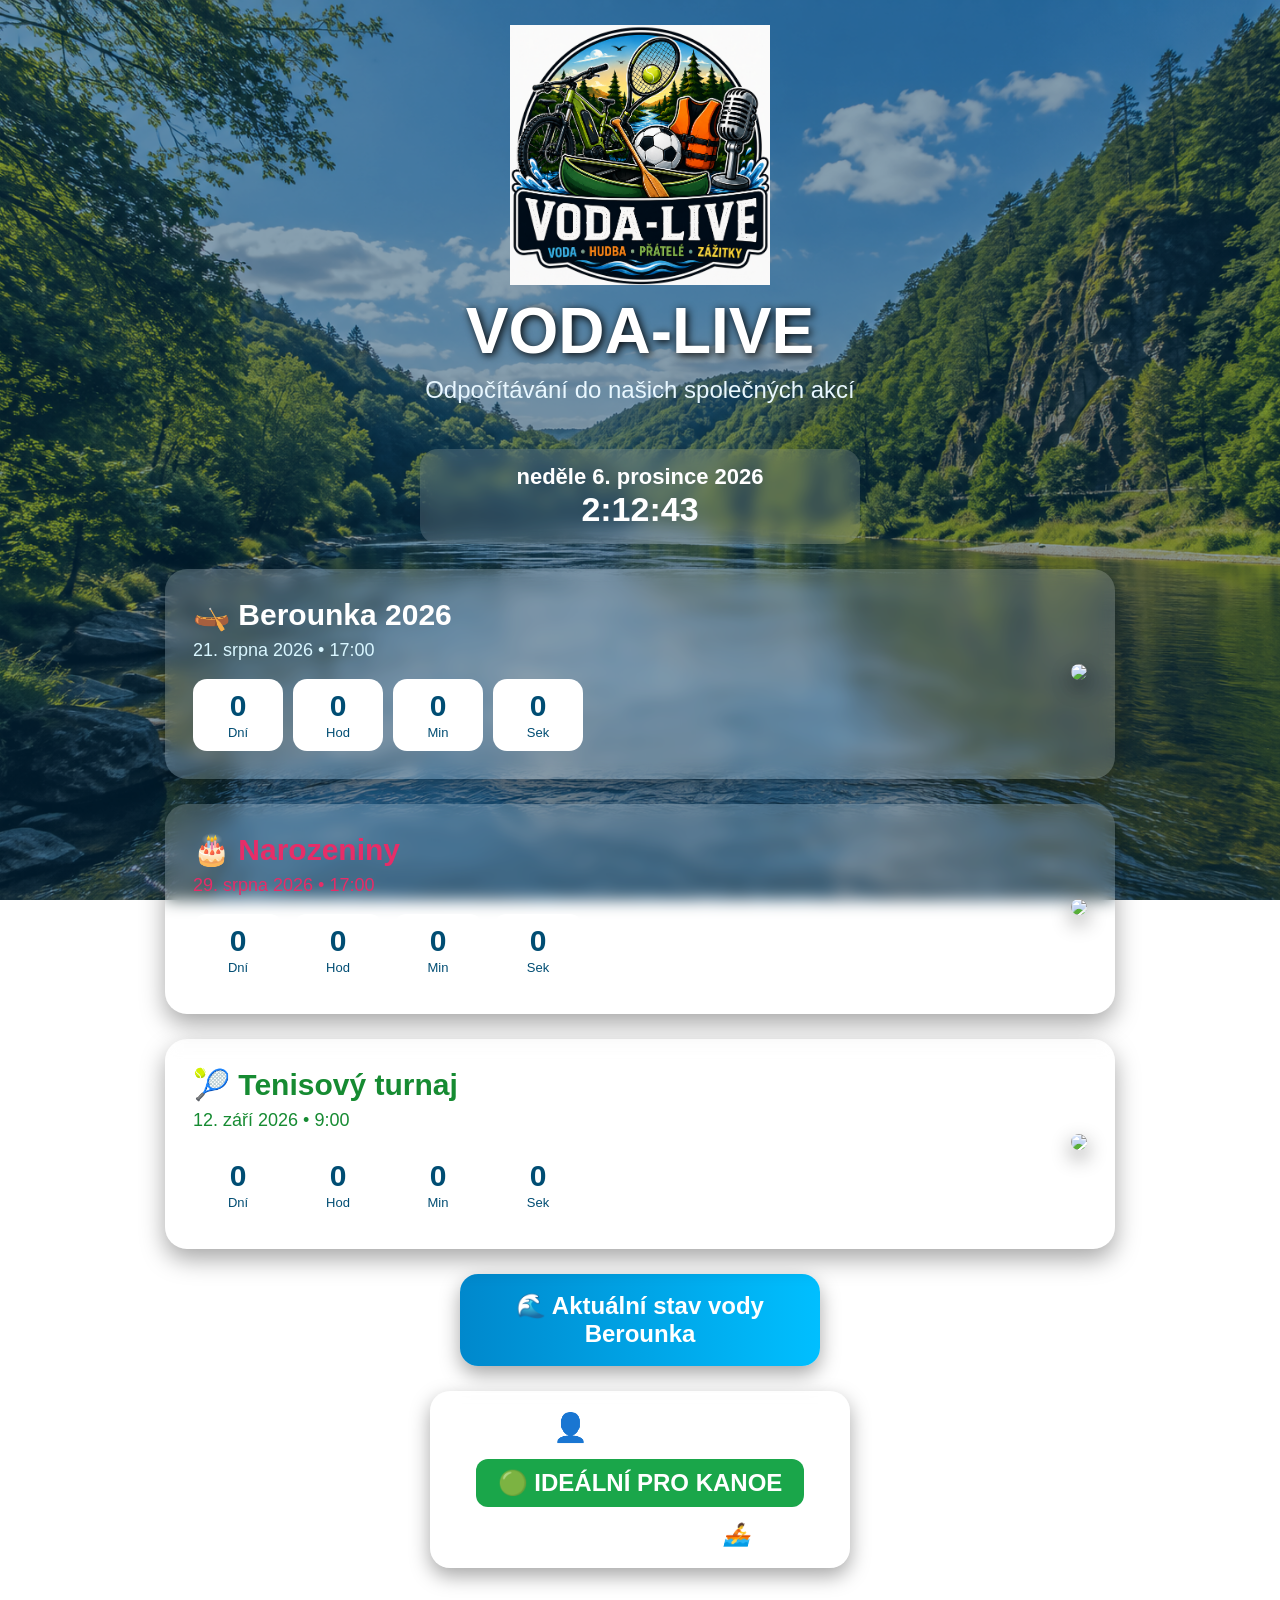
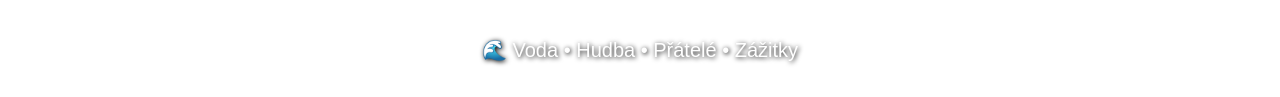
==== index.html @ 75ffc067 "Update index.html" ====
<!DOCTYPE html>
<html lang="cs">
<head>
<meta charset="UTF-8">
<meta name="viewport" content="width=device-width, initial-scale=1.0">

<title>VODA-LIVE</title>

<style>

*{
    margin:0;
    padding:0;
    box-sizing:border-box;
}

body{

    font-family:Arial,Helvetica,sans-serif;

    background:url("images/pozadi_berounka.png") center center/cover fixed;

    color:white;

    min-height:100vh;

}

body::before{

    content:"";

    position:fixed;

    inset:0;

    background:rgba(0,55,90,.45);

    z-index:-1;

}

header{

    text-align:center;

    padding:25px 15px;

}

header img{

    width:260px;

    margin-bottom:5px;

}

header h1{

    font-size:64px;

    text-shadow:2px 2px 8px black;

}

header p{

    font-size:24px;

    margin-top:8px;

    color:#e8f7ff;

}

#clock{

    width:440px;

    margin:20px auto;

    text-align:center;

    background:rgba(255,255,255,.15);

    border-radius:18px;

    padding:15px;

    backdrop-filter:blur(8px);

    font-size:22px;

    font-weight:bold;

}

.container{

    width:95%;

    max-width:950px;

    margin:auto;

}

.card{

    display:flex;

    justify-content:space-between;

    align-items:center;

    background:rgba(255,255,255,.18);

    backdrop-filter:blur(8px);

    border-radius:22px;

    margin:25px 0;

    padding:28px;

    box-shadow:0 10px 25px rgba(0,0,0,.35);

}

.left{

    flex:1;

}

.left h2{

    font-size:30px;

    margin-bottom:8px;

}

.date{

    font-size:18px;

    color:#d9f6ff;

}

.countdown{

    display:flex;

    gap:10px;

    margin-top:18px;

}

.box{

    width:90px;

    background:white;

    color:#004d73;

    border-radius:14px;

    text-align:center;

    padding:10px;

}

.box span{

    display:block;

    font-size:30px;

    font-weight:bold;

}

.box small{

    font-size:13px;

}

.right img{

    width:180px;

    border-radius:18px;

    box-shadow:0 8px 20px rgba(0,0,0,.45);

}

footer{

    text-align:center;

    padding:35px;

    font-size:20px;

    text-shadow:1px 1px 5px black;

}

@media(max-width:800px){

.card{

flex-direction:column;

text-align:center;

}

.right{

margin-top:20px;

}

.countdown{

justify-content:center;

flex-wrap:wrap;

}

}
    
.right img{

width:240px;
}
    .berounka{
    width:400px !important;
    height:auto;
}

 .waterButton{

    display:block;

    width:360px;

    margin:25px auto;

    padding:18px;

    text-align:center;

    text-decoration:none;

    font-size:24px;

    font-weight:bold;

    color:white;

    background:linear-gradient(90deg,#0088cc,#00bfff);

    border-radius:18px;

    box-shadow:0 8px 20px rgba(0,0,0,.35);

    transition:.3s;

}

.waterButton:hover{

    transform:scale(1.05);

    background:linear-gradient(90deg,#0099ee,#00d4ff);


}


/* ===== VIKI RADÍ ===== */
.vikiTip{
    width:420px;
    max-width:90%;
    margin:20px auto 35px;
    padding:20px;
    background:rgba(255,255,255,.18);
    backdrop-filter:blur(8px);
    border-radius:20px;
    text-align:center;
    box-shadow:0 8px 20px rgba(0,0,0,.35);
}
.vikiTip h3{
    margin-bottom:15px;
    font-size:28px;
}
.vikiState{
    display:inline-block;
    background:#1aa64a;
    color:white;
    padding:10px 22px;
    border-radius:12px;
    font-size:24px;
    font-weight:bold;
}
.vikiTip p{
    margin-top:15px;
    font-size:22px;
    font-style:italic;
}
.birthdayCard h2, .birthdayCard .date{color:#e72d68;}
.tennisCard h2, .tennisCard .date{color:#168b32;}

</style>

</head>

<body>

<header>

<img src="images/logo.png">

<h1>VODA-LIVE</h1>

<p>Odpočítávání do našich společných akcí</p>

</header>

<div id="clock"></div>

<div class="container">

<!-- BEROUNKA 2026 -->

<div class="card">

<div class="left">

<h2>🛶 Berounka 2026</h2>

<div class="date">

21. srpna 2026 • 17:00

</div>

<div class="countdown">

<div class="box">
<span id="b_d">0</span>
<small>Dní</small>
</div>

<div class="box">
<span id="b_h">0</span>
<small>Hod</small>
</div>

<div class="box">
<span id="b_m">0</span>
<small>Min</small>
</div>

<div class="box">
<span id="b_s">0</span>
<small>Sek</small>
</div>

</div>

</div>

<div class="right">

<img src="images/berounka-anim.webp" class="berounka">

</div>

</div>

<!-- NAROZENINY -->

<div class="card birthdayCard">

<div class="left">

<h2>🎂 Narozeniny</h2>

<div class="date">

29. srpna 2026 • 17:00

</div>

<div class="countdown">

<div class="box">
<span id="r_d">0</span>
<small>Dní</small>
</div>

<div class="box">
<span id="r_h">0</span>
<small>Hod</small>
</div>

<div class="box">
<span id="r_m">0</span>
<small>Min</small>
</div>

<div class="box">
<span id="r_s">0</span>
<small>Sek</small>
</div>

</div>

</div>

<div class="right">

<img src="images/narozeniny.png">

</div>

</div>

<!-- TENISOVÝ TURNAJ -->

<div class="card tennisCard">

<div class="left">

<h2>🎾 Tenisový turnaj</h2>

<div class="date">

12. září 2026 • 9:00

</div>

<div class="countdown">

<div class="box">
<span id="v_d">0</span>
<small>Dní</small>
</div>

<div class="box">
<span id="v_h">0</span>
<small>Hod</small>
</div>

<div class="box">
<span id="v_m">0</span>
<small>Min</small>
</div>

<div class="box">
<span id="v_s">0</span>
<small>Sek</small>
</div>

</div>

</div>

<div class="right">

<img src="images/tenis.png">

</div>

</div>

</div>

<a href="index2.html" class="waterButton">
    🌊 Aktuální stav vody Berounka
</a>

<div class="vikiTip">
    <h3>👤 VIKI RADÍ</h3>
    <div class="vikiState">🟢 IDEÁLNÍ PRO KANOE</div>
    <p>„Tak balíme pádla!“ 🚣</p>
</div>

<footer>

🌊 Voda • Hudba • Přátelé • Zážitky

</footer>
<script>

const events = {

tenis:new Date("2026-09-12T09:00:00"),

narozeniny:new Date("2026-08-29T17:00:00"),

ber:new Date("2026-08-21T17:00:00")

};

function countdown(target,prefix){

let now=new Date();

let diff=target-now;

if(diff<0) diff=0;

let days=Math.floor(diff/86400000);

let hours=Math.floor(diff/3600000)%24;

let minutes=Math.floor(diff/60000)%60;

let seconds=Math.floor(diff/1000)%60;

document.getElementById(prefix+"_d").textContent=days;

document.getElementById(prefix+"_h").textContent=hours;

document.getElementById(prefix+"_m").textContent=minutes;

document.getElementById(prefix+"_s").textContent=seconds;

}

function updateClock(){

let now=new Date();

document.getElementById("clock").innerHTML=

now.toLocaleDateString("cs-CZ",{

weekday:"long",

day:"numeric",

month:"long",

year:"numeric"

})

+"<br><span style='font-size:34px'>"+

now.toLocaleTimeString("cs-CZ")+

"</span>";

countdown(events.tenis,"v");

countdown(events.narozeniny,"r");

countdown(events.ber,"b");

}

updateClock();

setInterval(updateClock,1000);

</script>

</body>

</html>
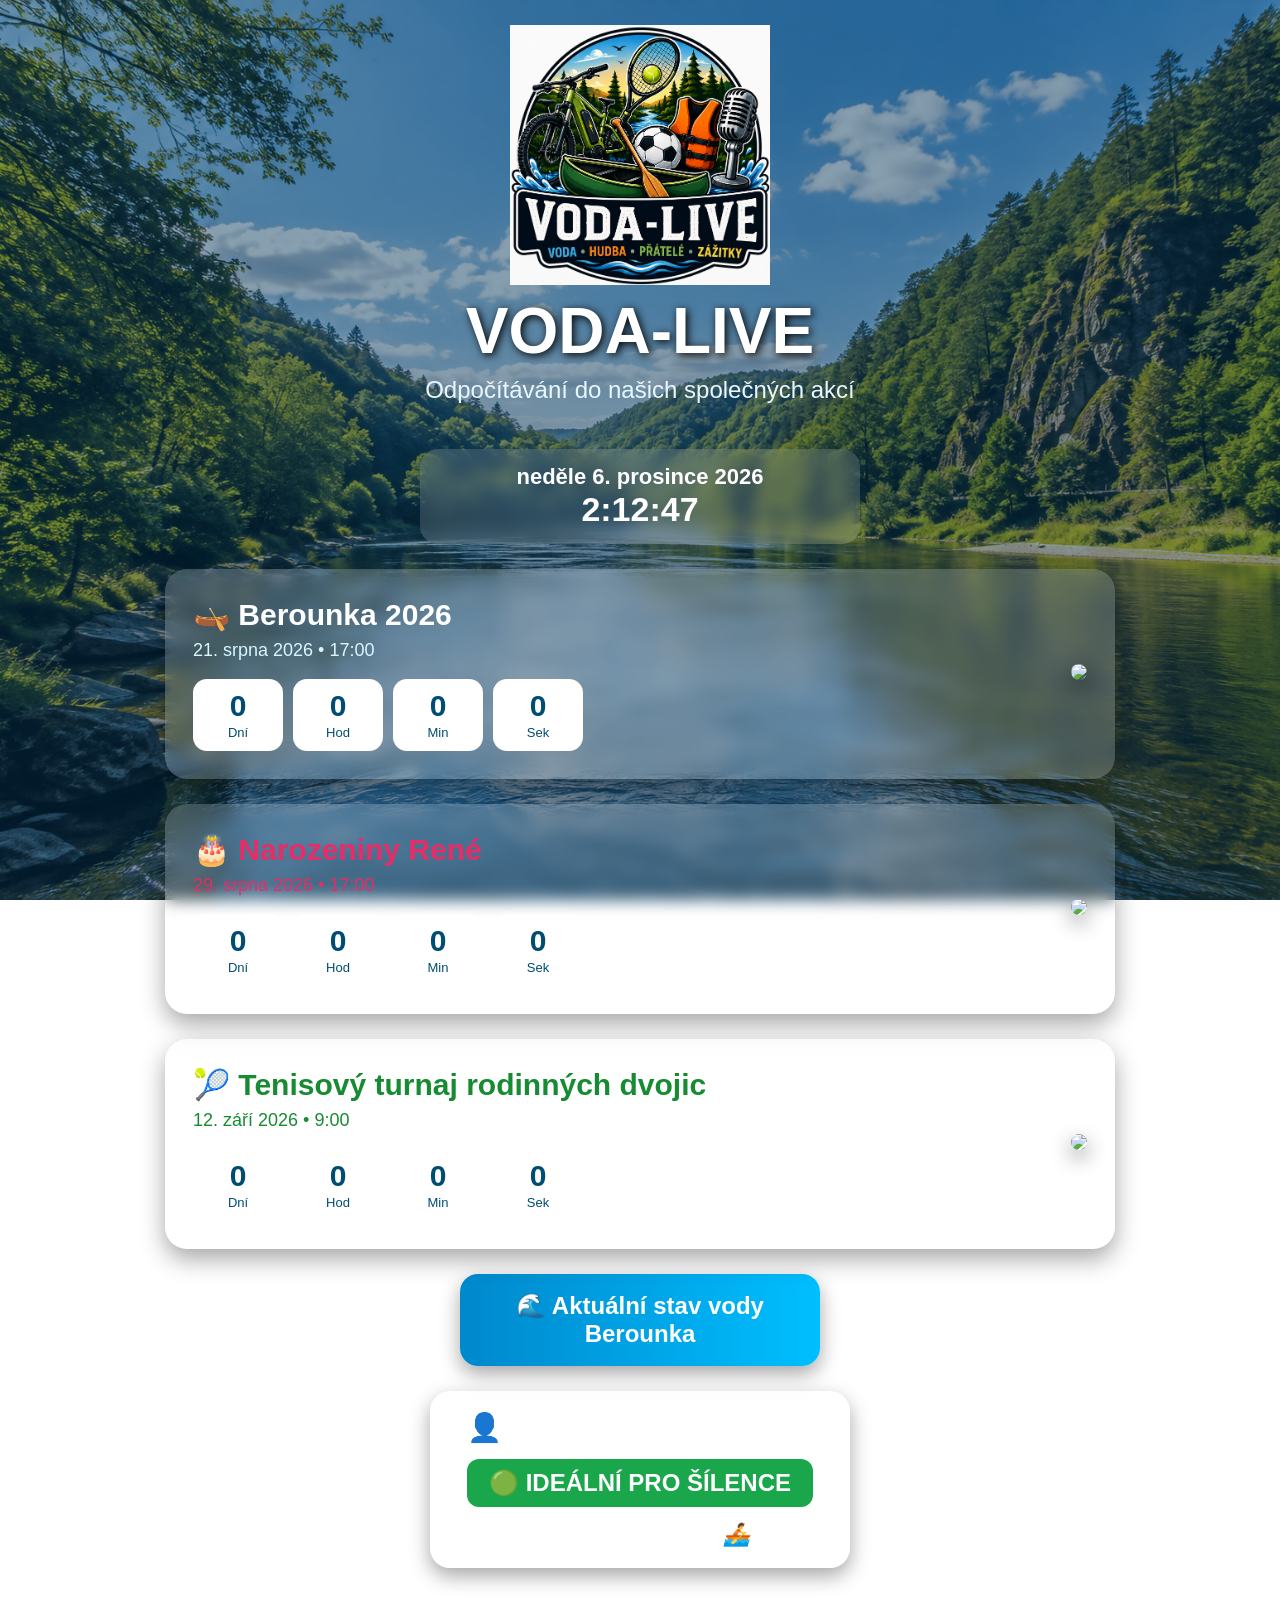
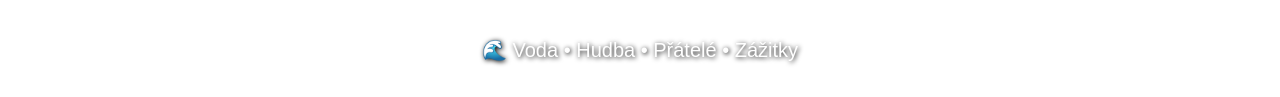
==== commit 93dac0d8: "Update index.html" ====
--- a/index.html
+++ b/index.html
@@ -396,7 +396,7 @@
 
 <div class="left">
 
-<h2>🎂 Narozeniny</h2>
+<h2>🎂 Narozeniny René</h2>
 
 <div class="date">
 
@@ -444,7 +444,7 @@
 
 <div class="left">
 
-<h2>🎾 Tenisový turnaj</h2>
+<h2>🎾 Tenisový turnaj rodinných dvojic  </h2>
 
 <div class="date">
 
@@ -493,8 +493,8 @@
 </a>
 
 <div class="vikiTip">
-    <h3>👤 VIKI RADÍ</h3>
-    <div class="vikiState">🟢 IDEÁLNÍ PRO KANOE</div>
+    <h3>👤 VIKI RADÍ INFORMUJE</h3>
+    <div class="vikiState">🟢 IDEÁLNÍ PRO ŠÍLENCE</div>
     <p>„Tak balíme pádla!“ 🚣</p>
 </div>
 
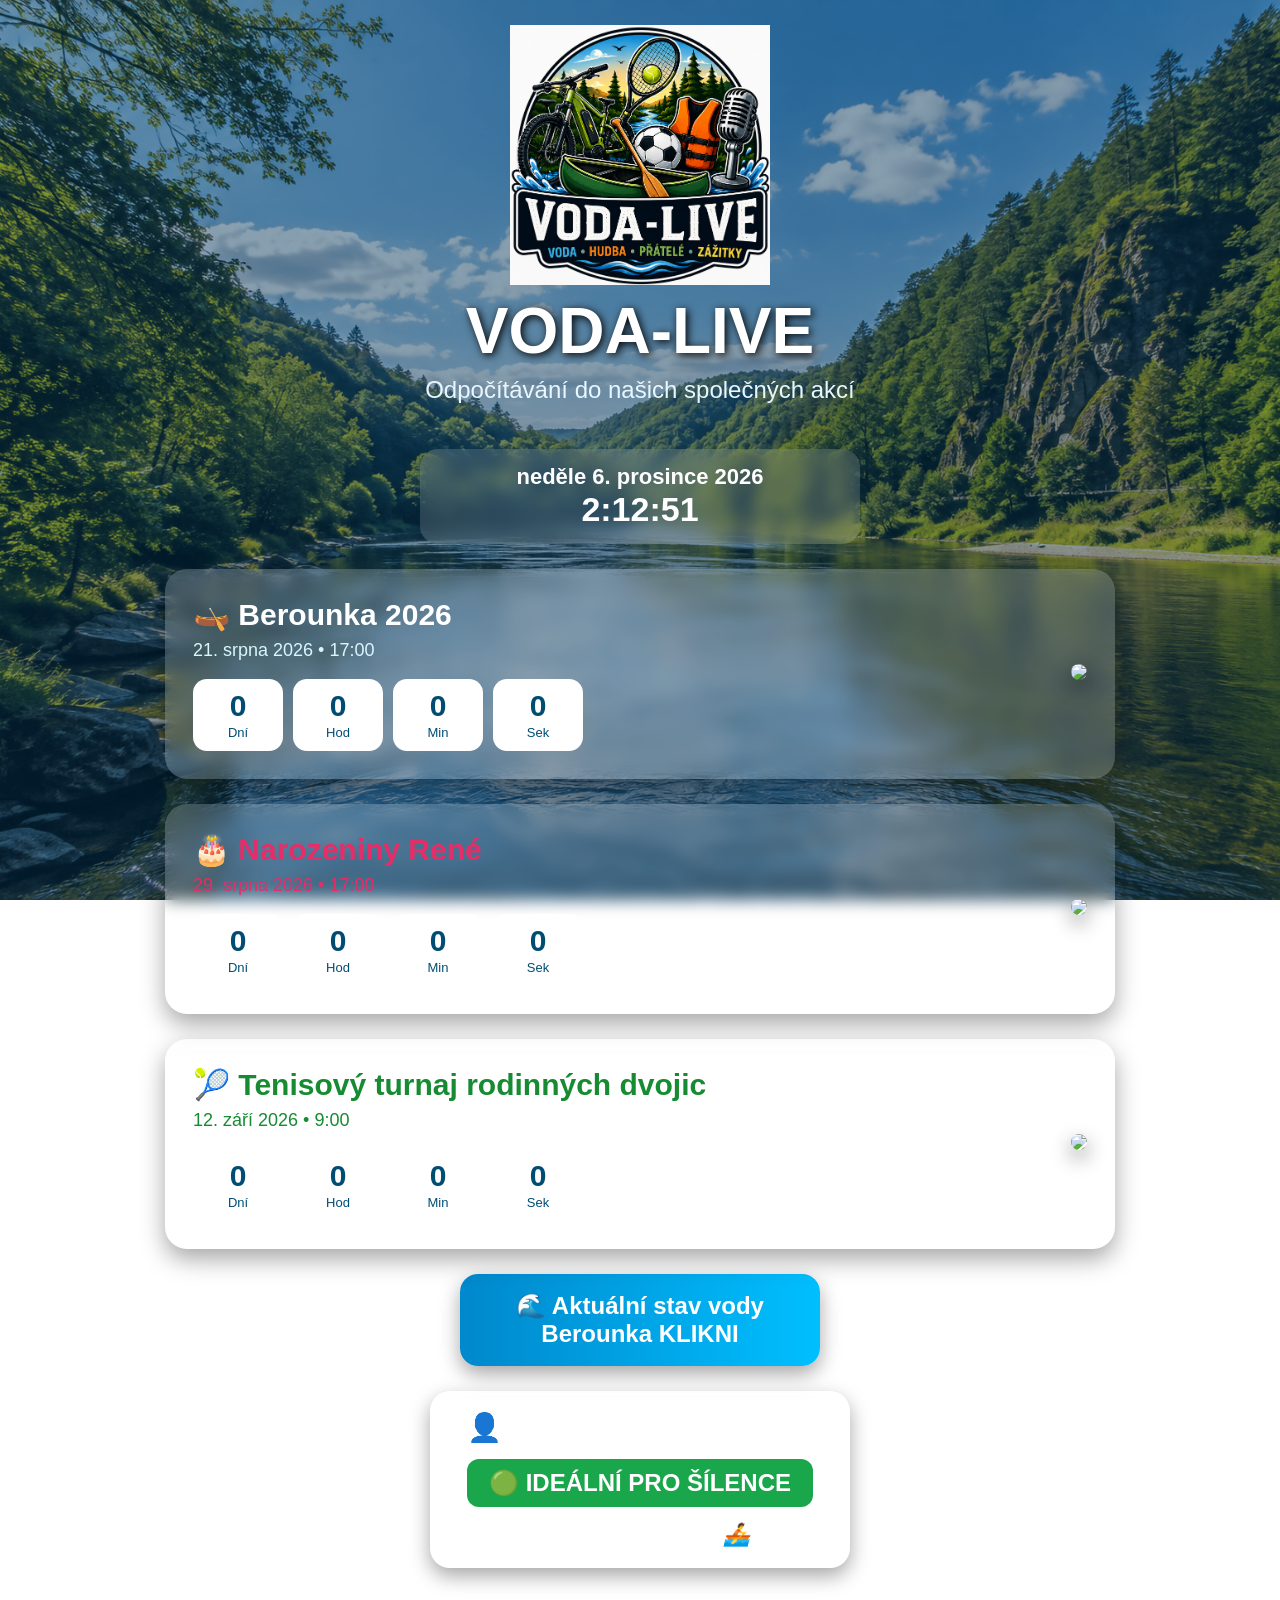
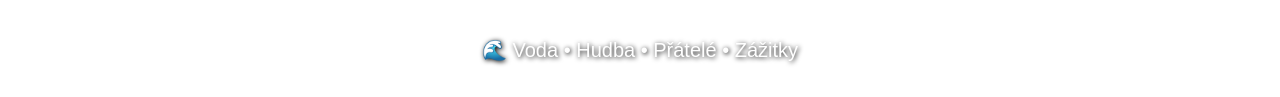
==== commit fd66421c: "Update index.html" ====
--- a/index.html
+++ b/index.html
@@ -384,7 +384,7 @@
 
 <div class="right">
 
-<img src="images/berounka-anim.webp" class="berounka">
+<img src="images/berounka.webp" class="berounka">
 
 </div>
 
@@ -489,7 +489,7 @@
 </div>
 
 <a href="index2.html" class="waterButton">
-    🌊 Aktuální stav vody Berounka
+    🌊 Aktuální stav vody Berounka KLIKNI
 </a>
 
 <div class="vikiTip">
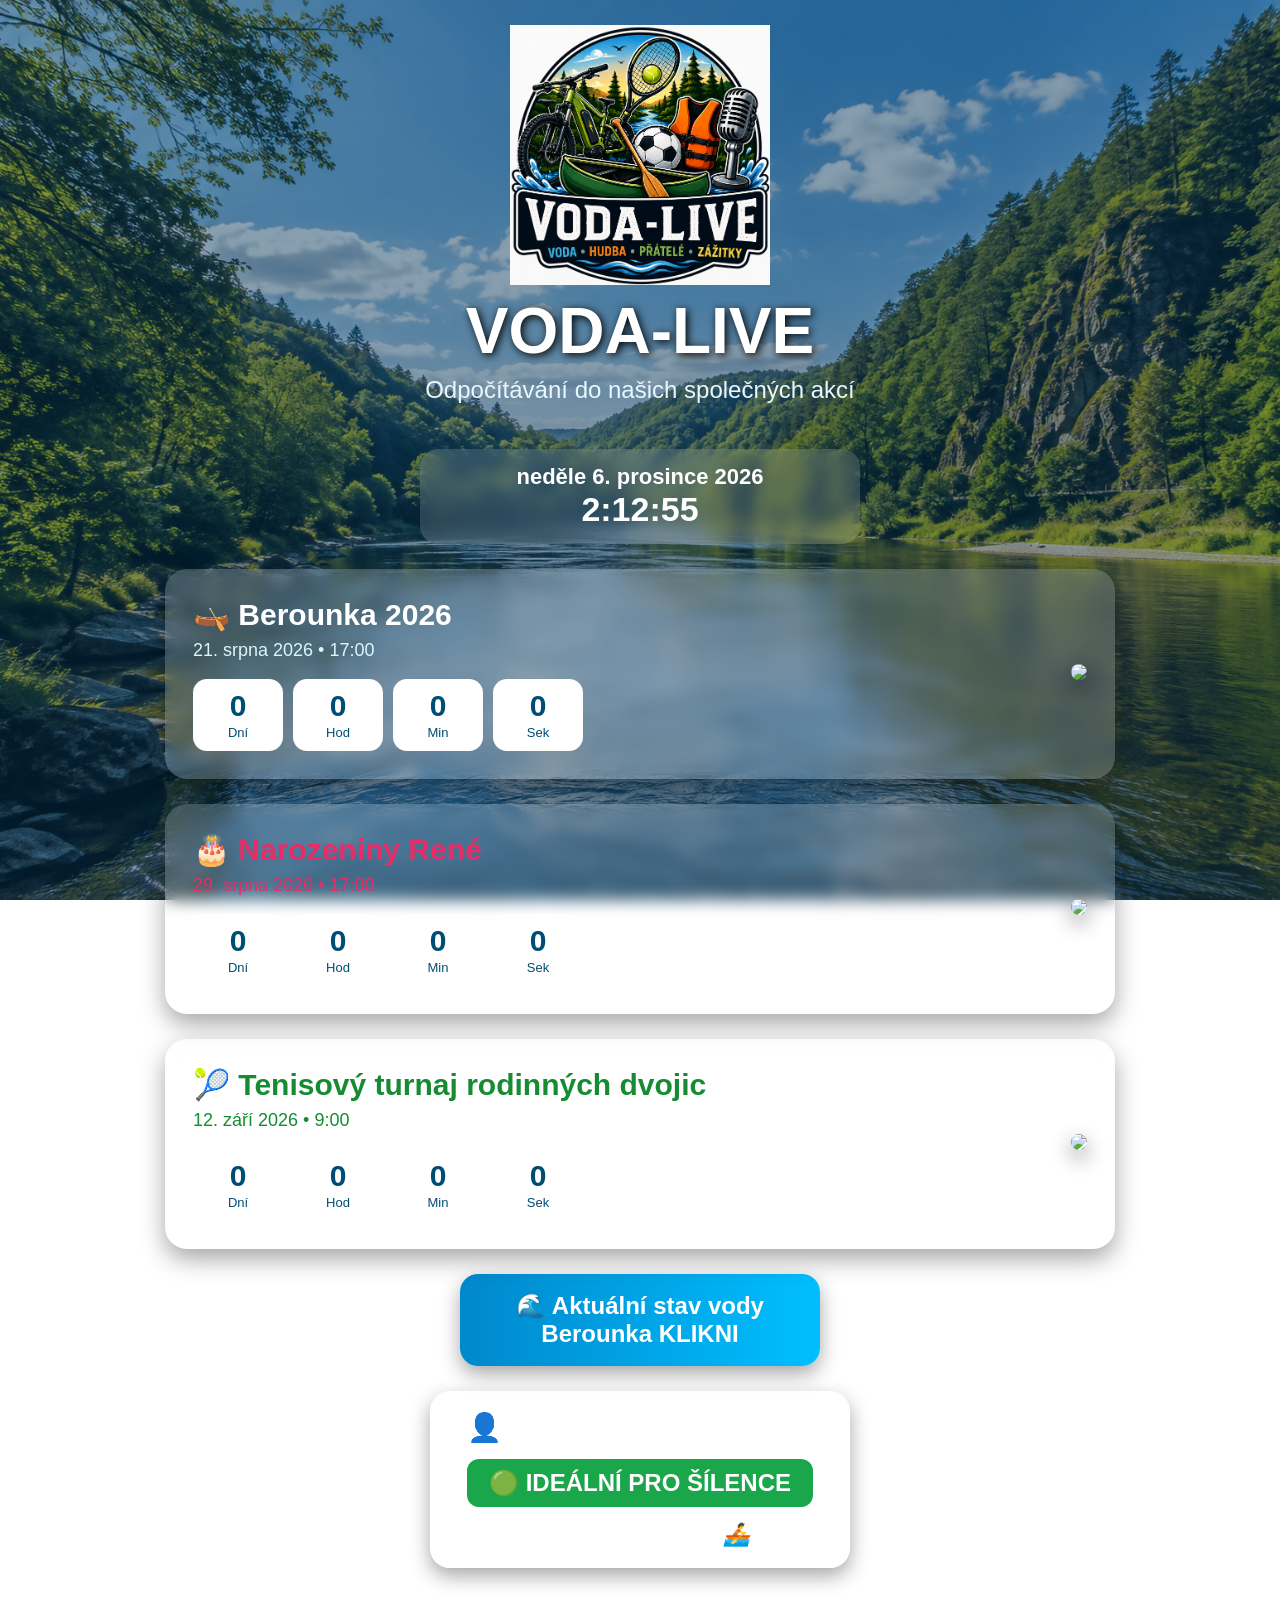
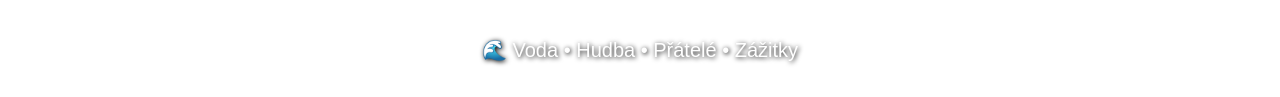
==== commit 0eefbc4c: "Update index.html" ====
--- a/index.html
+++ b/index.html
@@ -384,7 +384,7 @@
 
 <div class="right">
 
-<img src="images/berounka.webp" class="berounka">
+<img src="images/beronka.webp" class="berounka">
 
 </div>
 
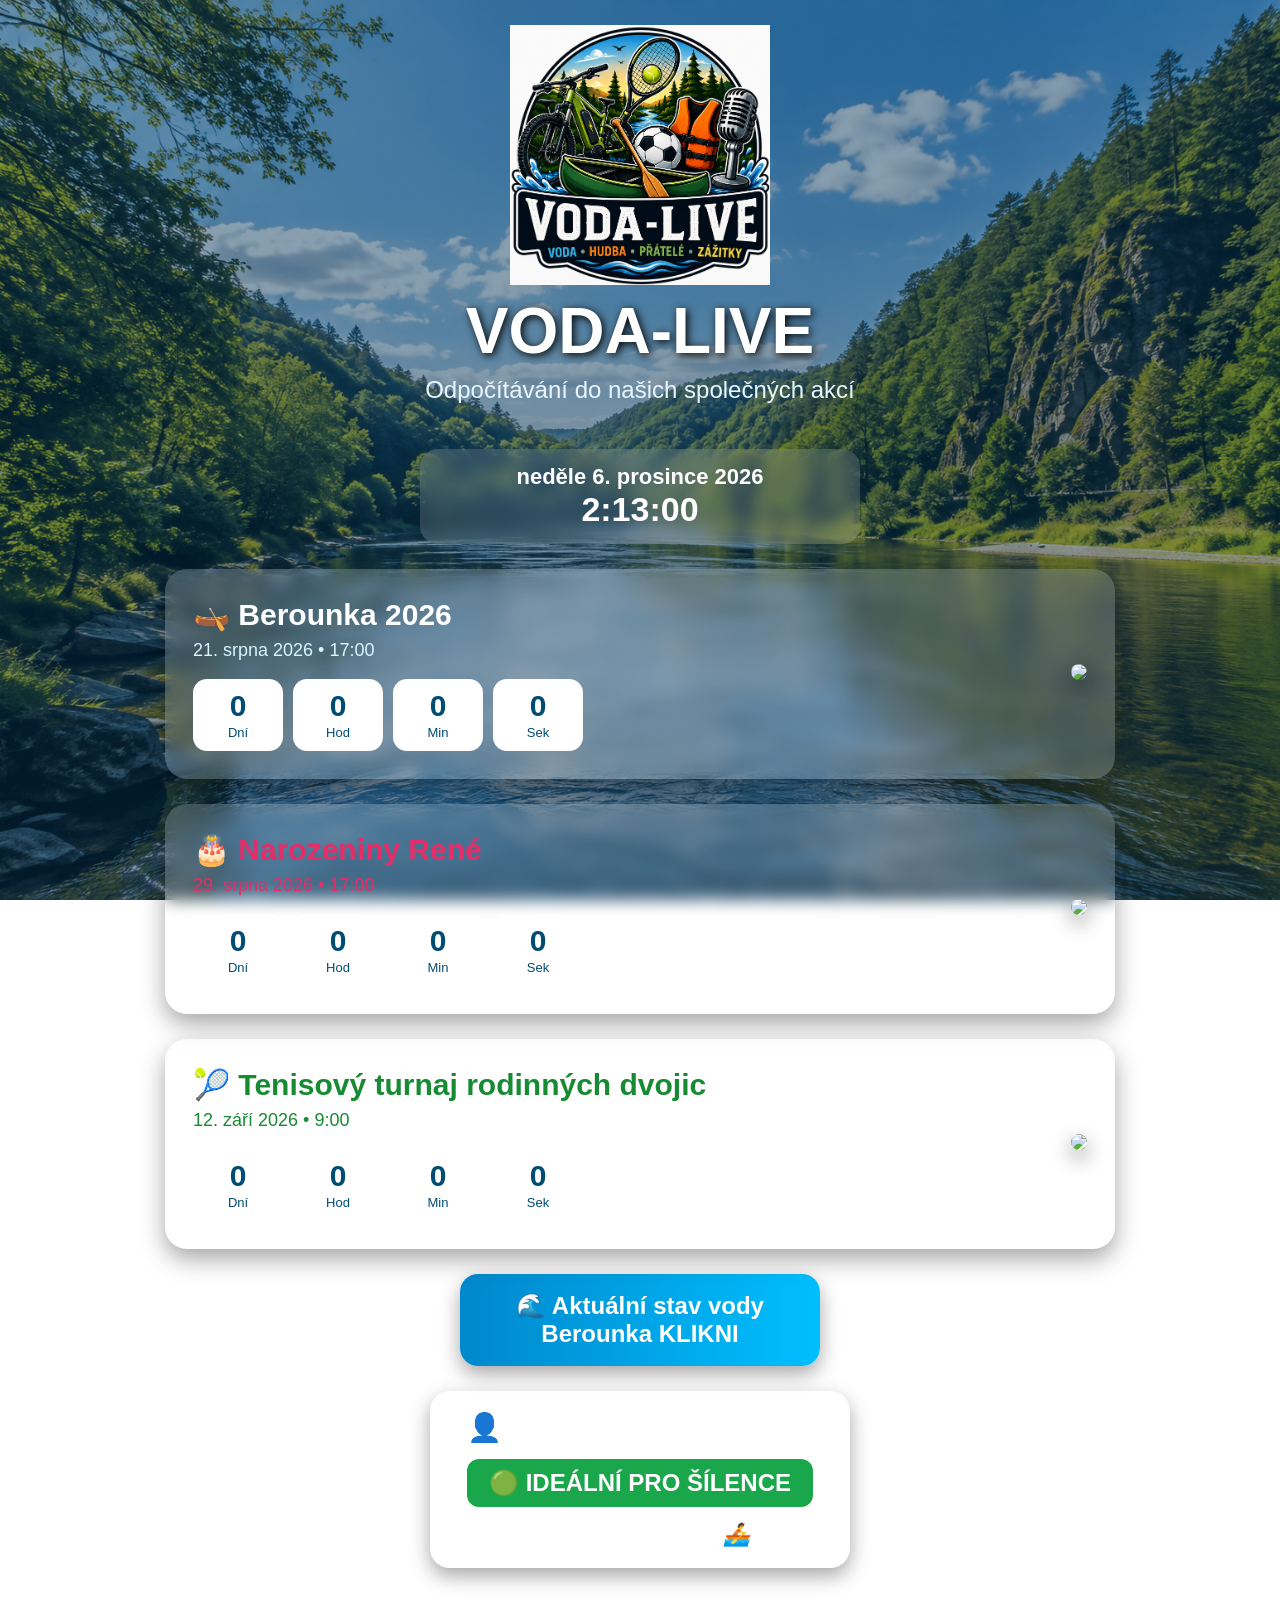
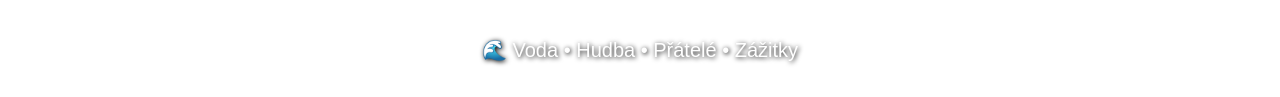
==== commit 865efd16: "Update index.html" ====
--- a/index.html
+++ b/index.html
@@ -384,7 +384,7 @@
 
 <div class="right">
 
-<img src="images/beronka.webp" class="berounka">
+<img src="images/berounka-anim.gif" class="berounka">
 
 </div>
 
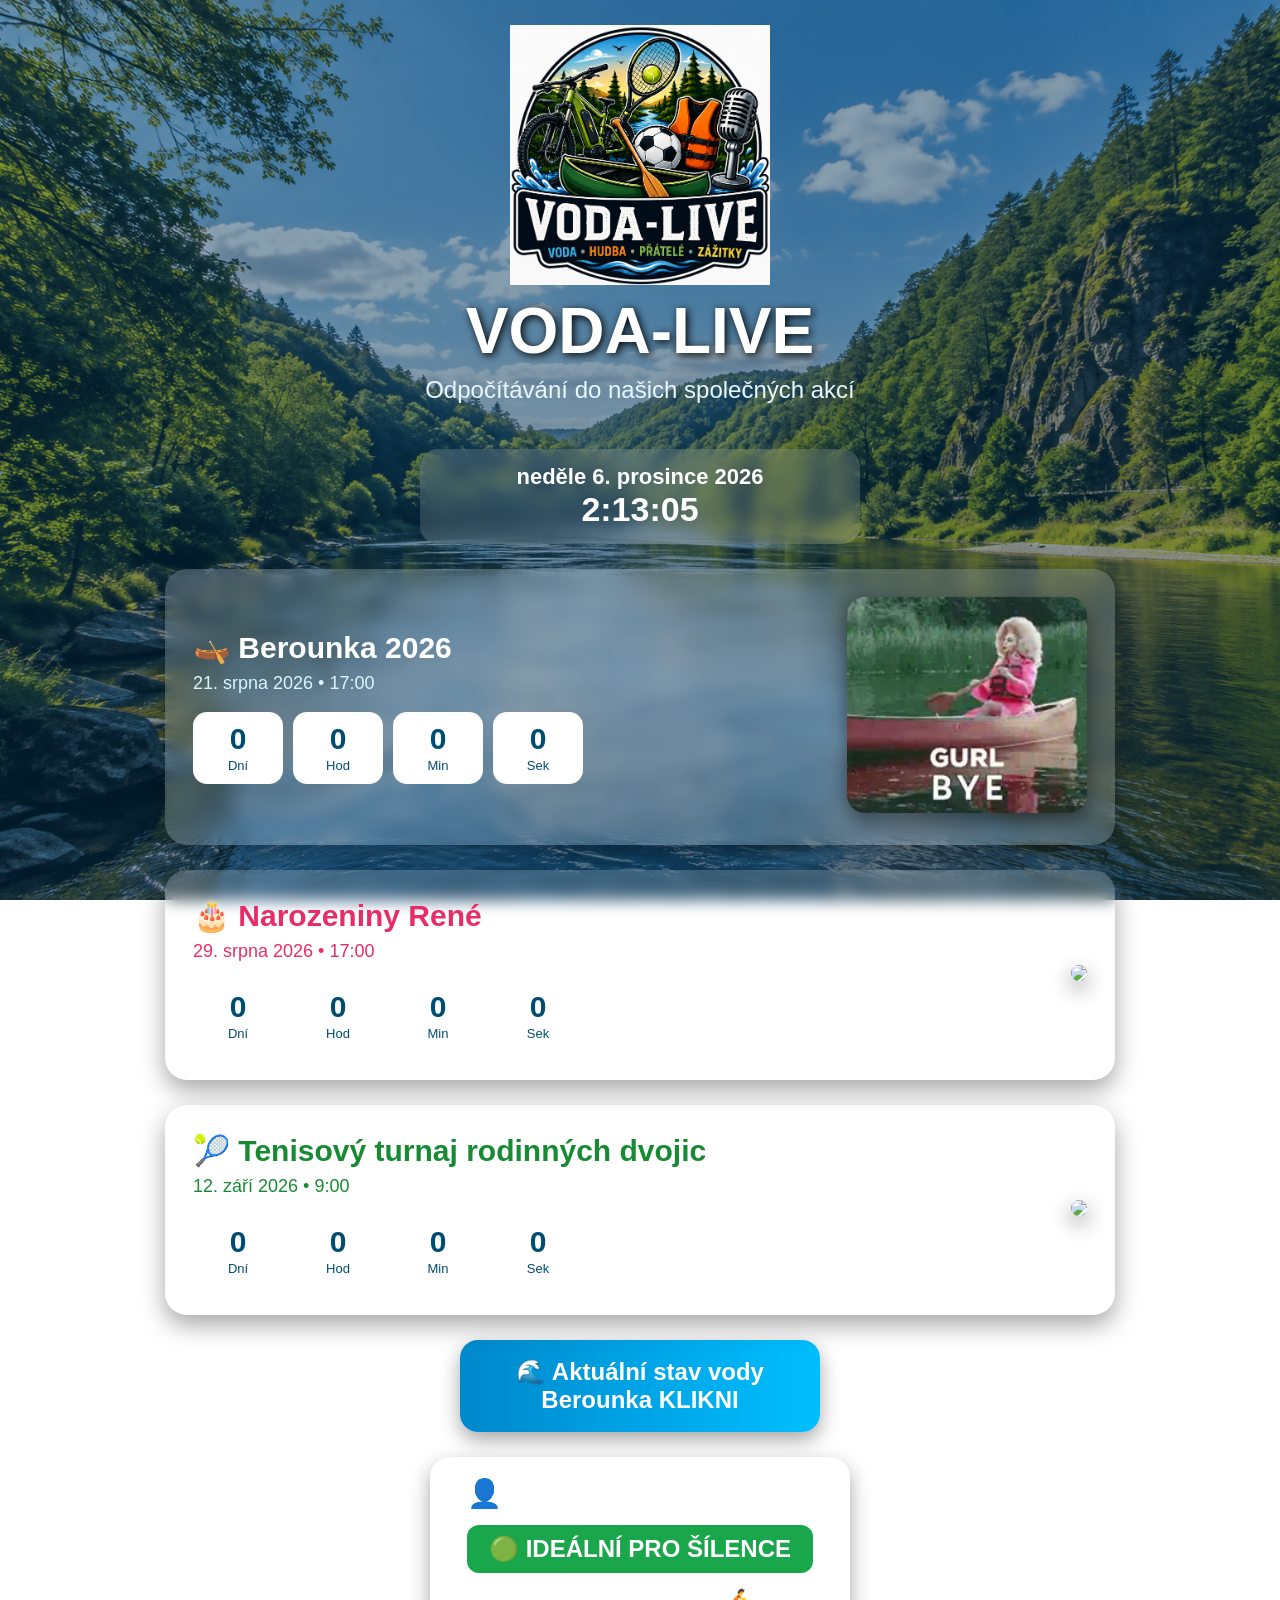
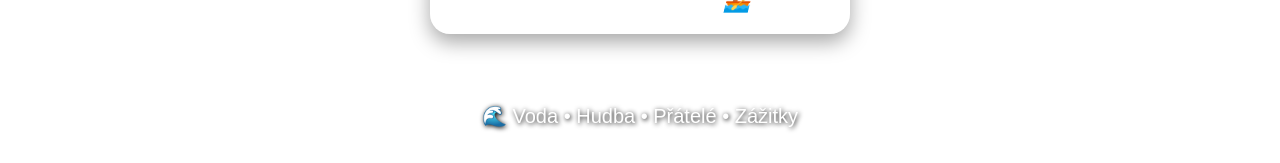
==== commit ee63731f: "Update index.html" ====
--- a/index.html
+++ b/index.html
@@ -384,7 +384,7 @@
 
 <div class="right">
 
-<img src="images/berounka-anim.gif" class="berounka">
+<img src="images/BERONKA.webp">
 
 </div>
 
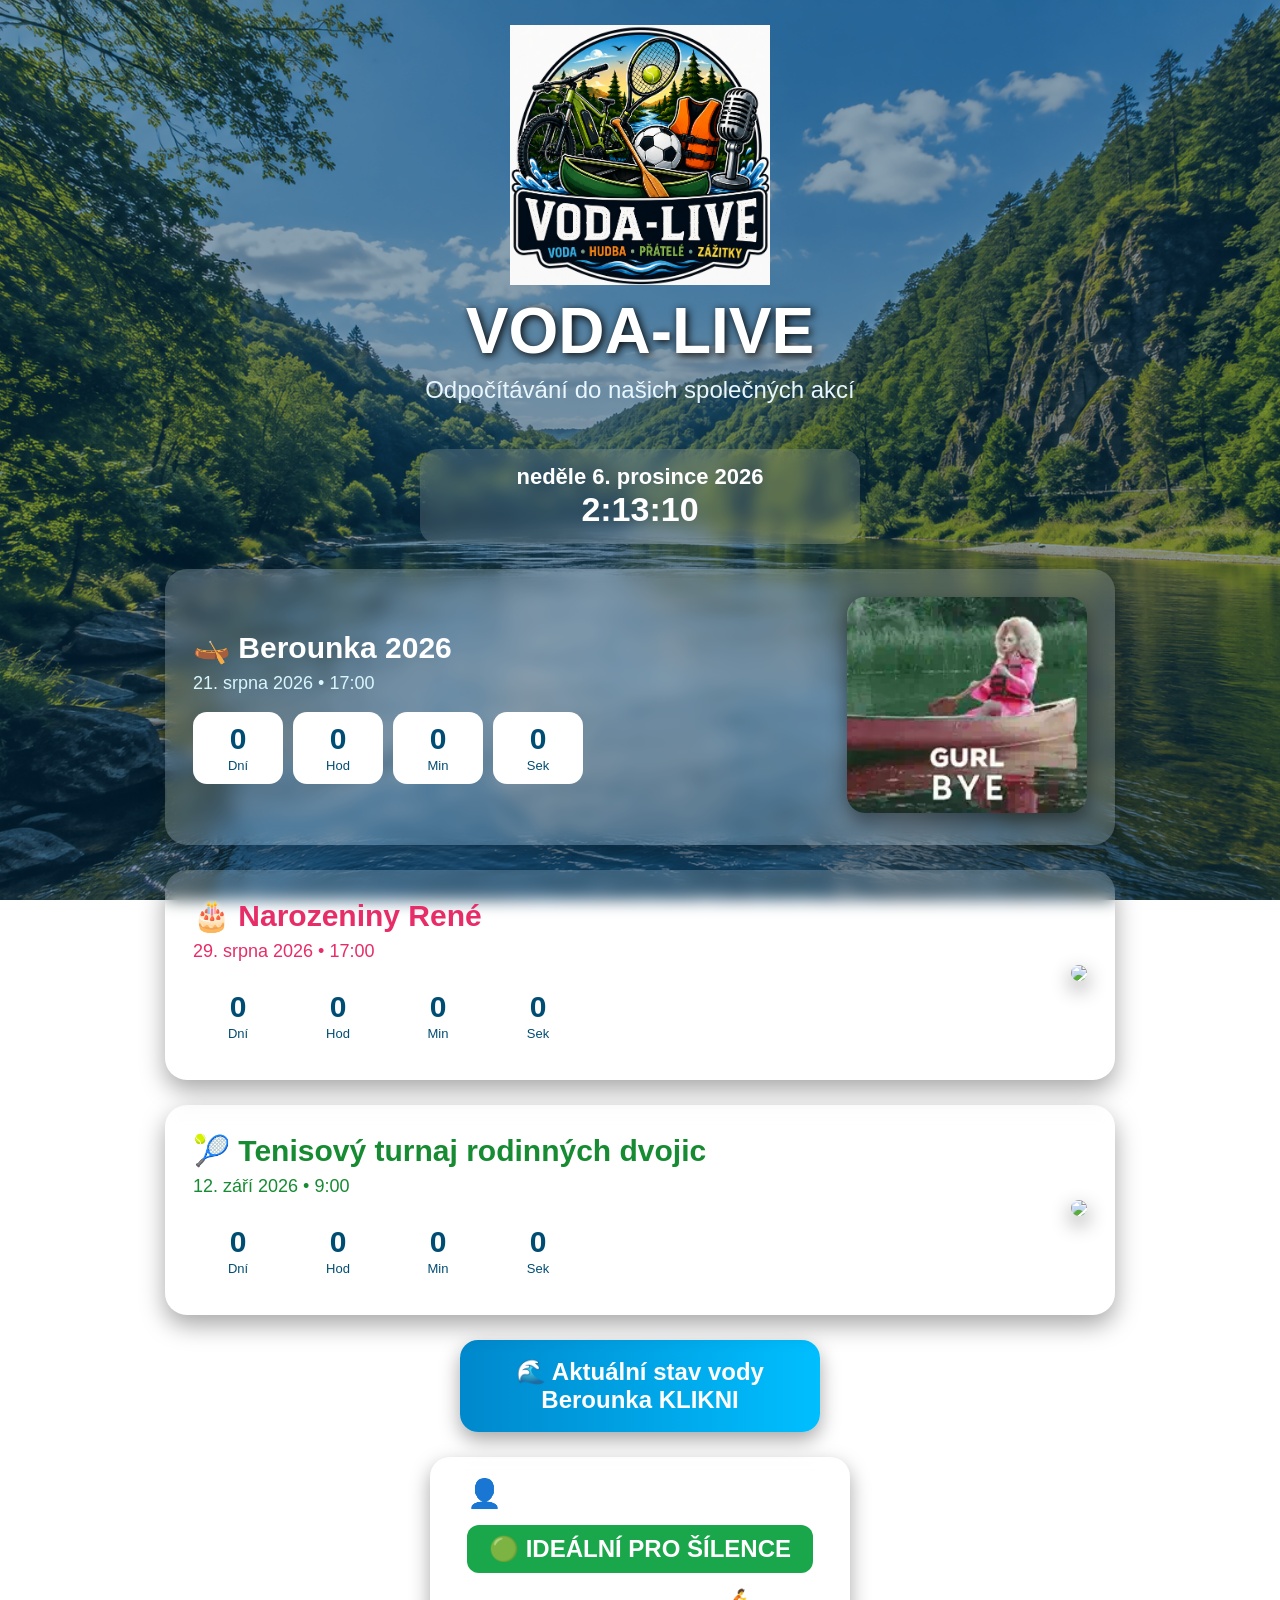
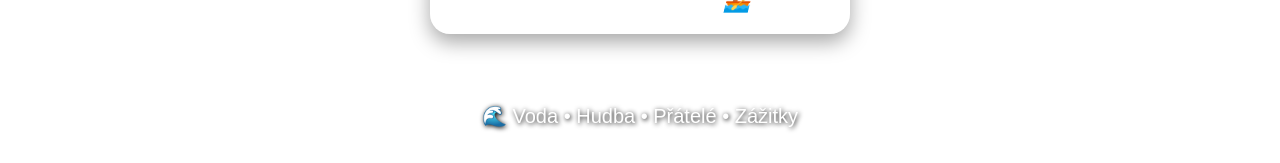
==== commit 6a255948: "Update index.html" ====
--- a/index.html
+++ b/index.html
@@ -432,7 +432,7 @@
 
 <div class="right">
 
-<img src="images/narozeniny.png">
+<img src="images/Rendan.png">
 
 </div>
 
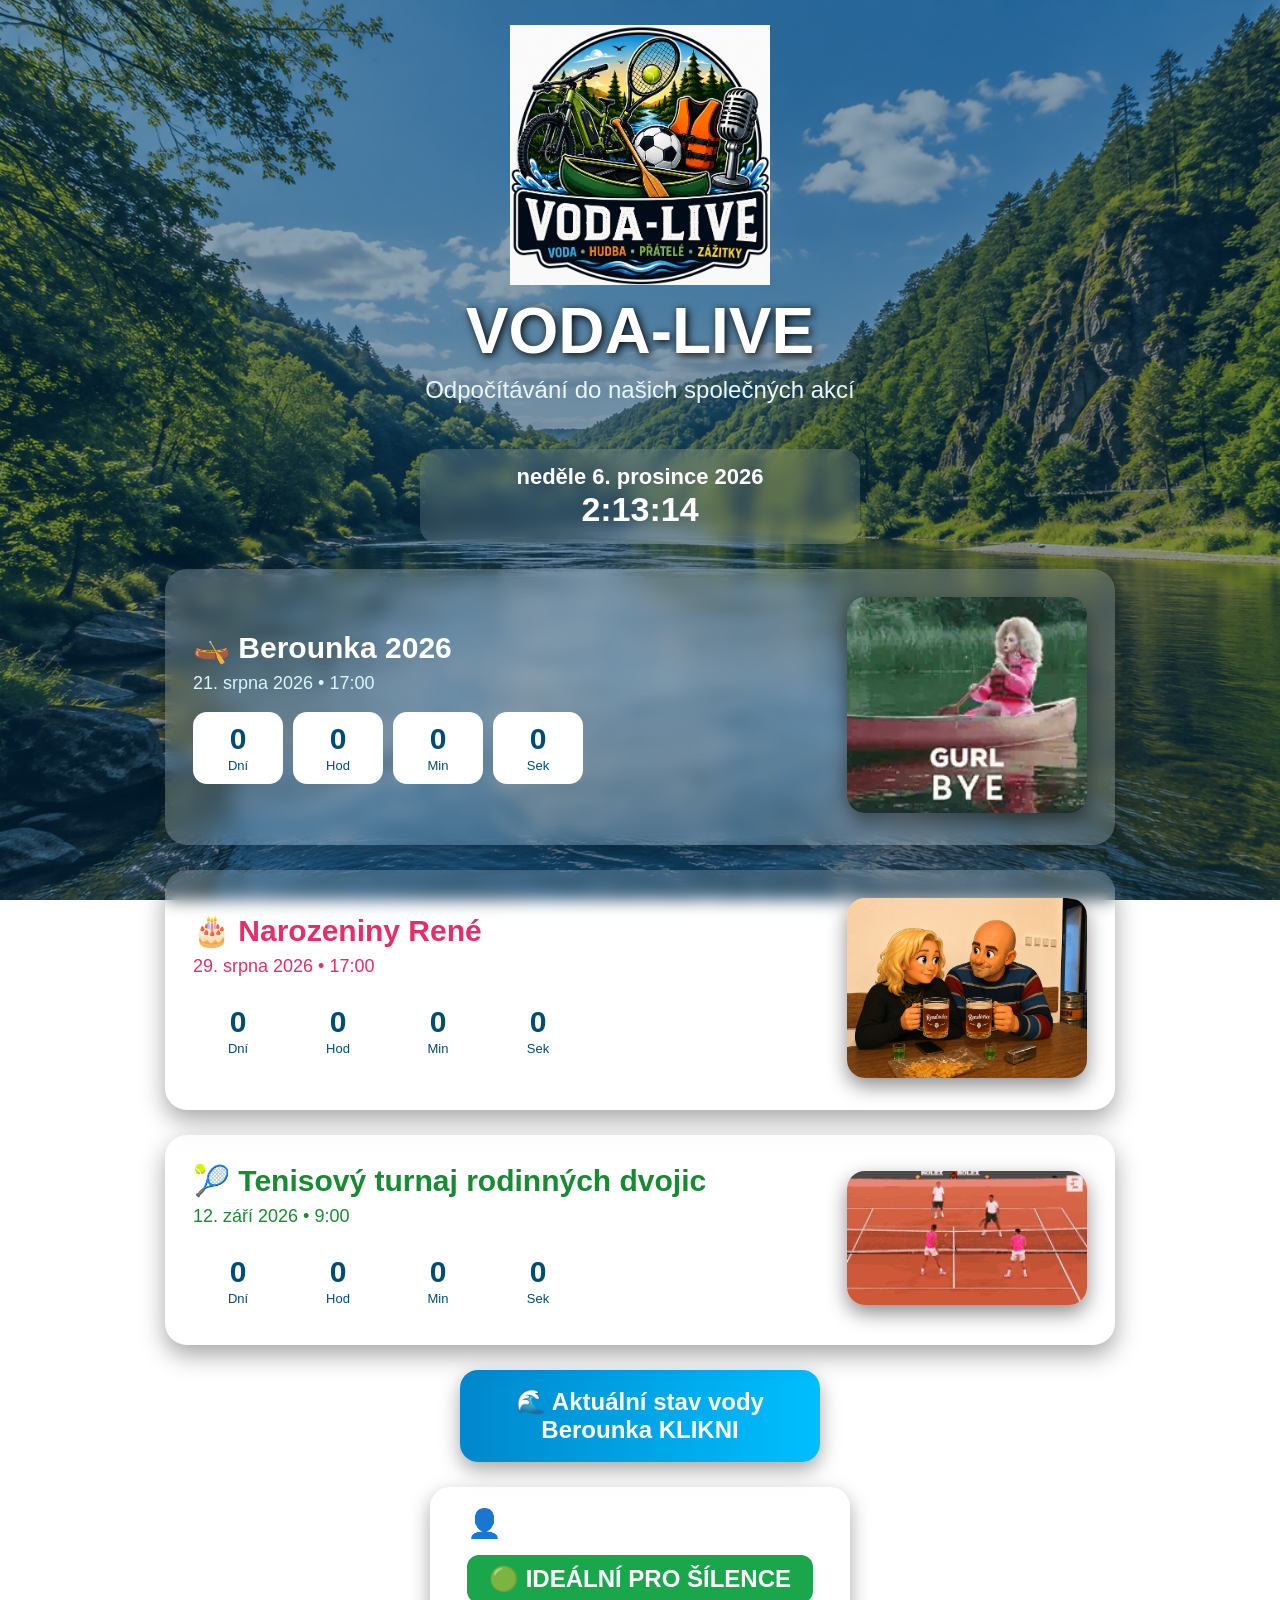
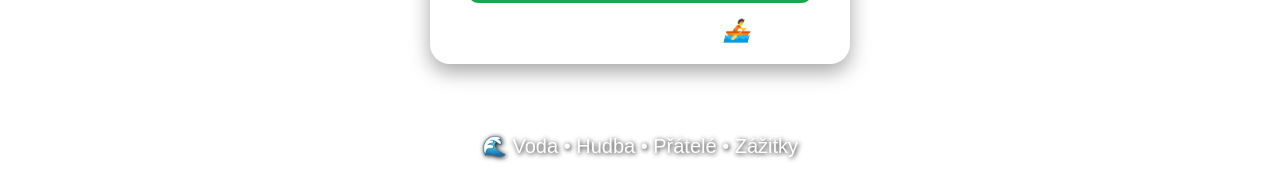
==== commit 6676752a: "Update index.html" ====
--- a/index.html
+++ b/index.html
@@ -432,7 +432,7 @@
 
 <div class="right">
 
-<img src="images/Rendan.png">
+<img src="images/rendan.png">
 
 </div>
 
@@ -480,7 +480,7 @@
 
 <div class="right">
 
-<img src="images/tenis.png">
+<img src="images/tenis1.gif">
 
 </div>
 
